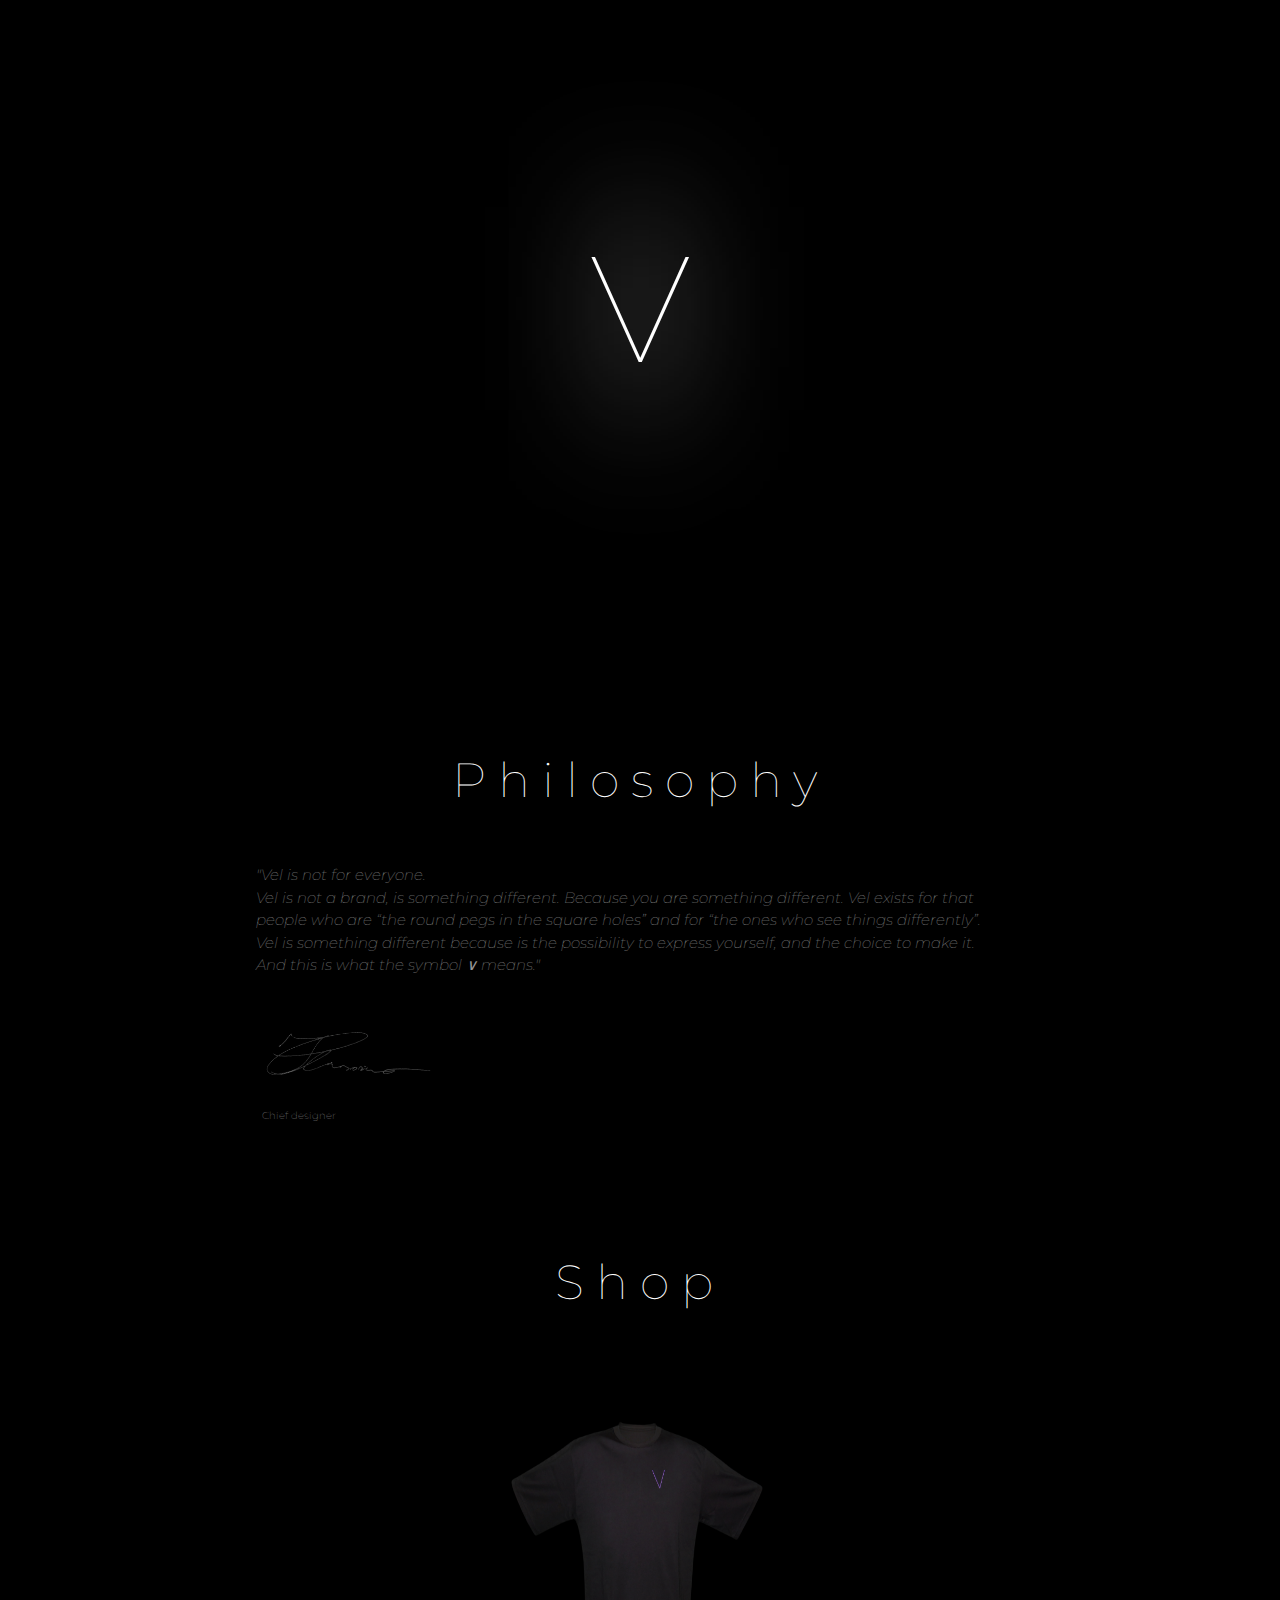
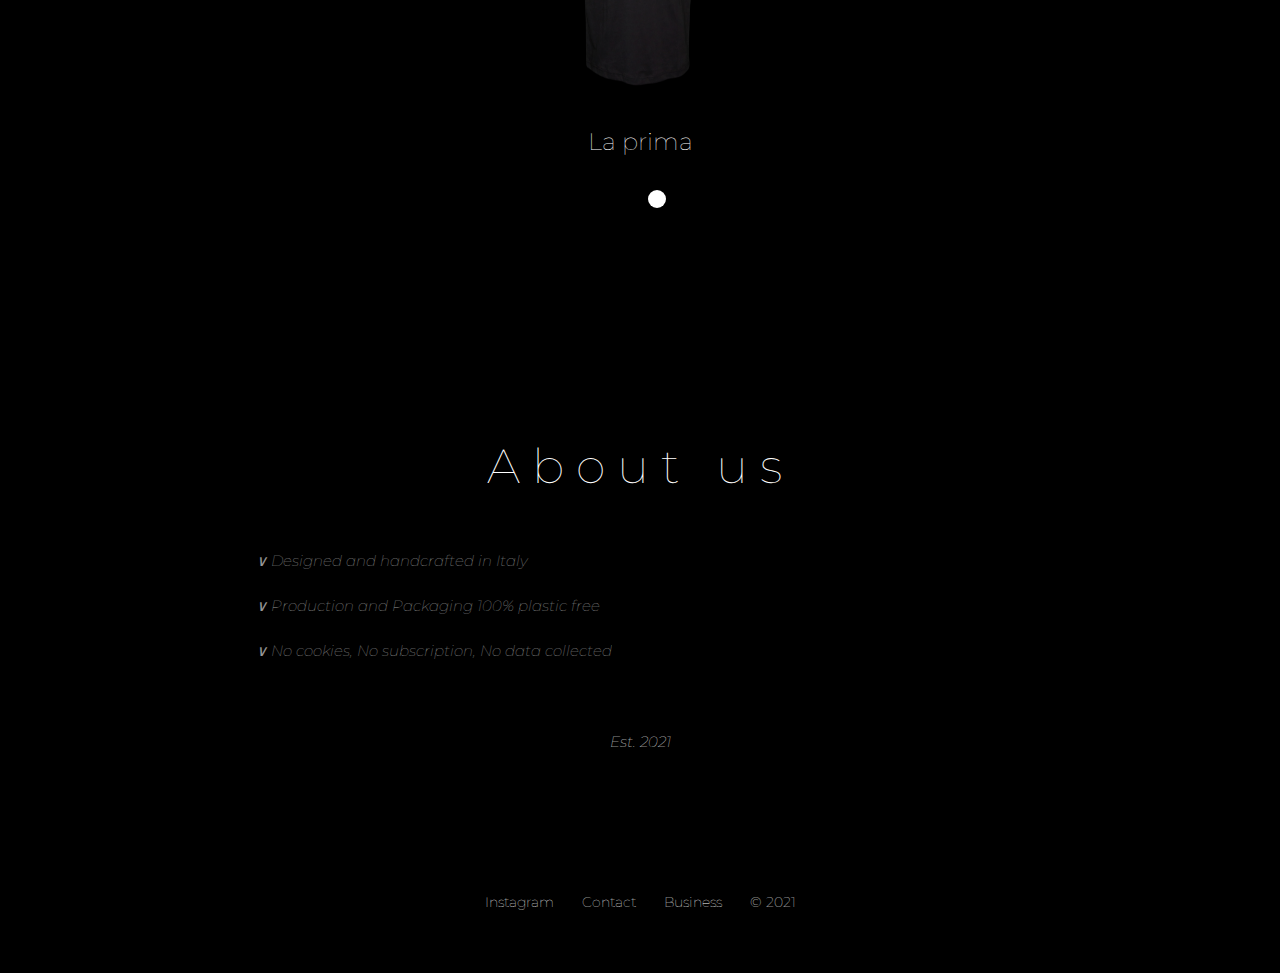
==== index.html @ a0d9f7b8 "fine" ====
<!DOCTYPE html>
<html lang="en">
<title>V E L</title>
<meta charset="UTF-8">
<link rel="shortcut icon" type="image/x-icon" href="favicon.ico" />
<meta name="description" content="Wear an experience. VEL's La Prima. More than a tshirt. Designed and hand crafted
  in Italy">
<meta name="keywords"
  content="Tshirt, Brand, handcrafted, Italy, Designed, Fresh, High Quality, Vel, Modern, Experience, Shop">
<meta name="viewport" content="width=device-width, initial-scale=1">
<meta name="theme-color" content="#000000">
<link rel="stylesheet" href="https://www.w3schools.com/w3css/4/w3.css">
<link rel="stylesheet" href="css/style.css">
<meta name="apple-mobile-web-app-status-bar-style" content="black">
<script src="https://ajax.googleapis.com/ajax/libs/jquery/3.5.1/jquery.min.js"></script>
<script type="text/javascript" src="js/chroma.js"></script>
<script type="text/javascript" src="js/theme.js"></script>
<link rel="preconnect" href="https://fonts.gstatic.com">

<style>
  @import url('https://fonts.googleapis.com/css2?family=Montserrat:ital,wght@0,100;0,200;0,300;0,400;0,500;0,600;0,700;0,800;0,900;1,100;1,200;1,300;1,400;1,500;1,600;1,700;1,800;1,900&display=swap');

  body {
    font-family: "Montserrat", sans-serif;
    font-weight: 100;
  }
</style>

<body onscroll="background_shading()" style="background:#000000;" class="body-home">

  <script>
    $(function () {
      $(document).tooltip();
    });

    function toWhite() {
      document.getElementById("item-la-prima").src = "https://vel.boutique/imgs/la_prima3.png";
      document.getElementById("item-la-prima").style = "opacity: 0.1"
      document.getElementById("item-title").innerHTML = ""
      document.getElementById("item-over").innerHTML = "Coming soon..."
    }

    function toBlack() {
      document.getElementById("item-la-prima").src = "https://vel.boutique/imgs/la_prima1.png";
      document.getElementById("item-title").innerHTML = "La Prima"
      document.getElementById("item-la-prima").style = "opacity: 1"
      document.getElementById("item-over").innerHTML = ""
    }

    function redirectToItemOnEvidence() {
      if (document.getElementById("item-la-prima").src == "https://vel.boutique/imgs/la_prima3.png") {
        // location.replace("https://vel.boutique/shop/laprima-white.html");
      } else {
        location.replace("https://vel.boutique/shop/laprima-black.html");
      }
    } 
  </script>

  <!-- Page content -->
  <div class="w3-content" style="max-width:2000px;margin-top:46px">

    <!-- main -->
    <div class="w3-container w3-content w3-center" style="height:650px;" id="main">
      <p class="vel-title-style" id="V" style="color: #FFFFFF;" href="#shop">V</p>
      <!--<p class="sw3-opacity" style="color: #FFFFFF;"><i>slogan</i></p>-->
    </div>

    <div class="w3-container w3-content" style="max-width: 800px;" id="philosophy">
      <p class="w3-wide vel-title w3-center vel-text-style" style="color: #FFFFFF; top: 50%;">Philosophy</p>
      <p class="w3-opacity" style="color: #FFFFFF;">
        <i>"Vel is not for everyone. <br>
          Vel is not a brand, is something different. Because you are something different. Vel exists for that people
          who
          are “the round pegs in the square holes” and for “the ones who see things differently”. <br>
          Vel is something different because is the possibility to express yourself, and the choice to make it.<br>
          And this is what the symbol ∨ means." <br>
          <br>
        </i>
      </p>

      <!--! firma -->
      <img src="imgs/by-capo.png" style="width: 200px; height: 100x;">

      <p class="w3-opacity" style="font-size: 10px; margin-left: 6px; margin-right: 0%;">Chief designer</p>

    </div>

    <!-- Shop Section -->
    <div id="shop">
      <div class="w3-container w3-content w3-padding-64" style="max-width:800px">
        <p class="w3-wide w3-center vel-text-style" style="color: #FFFFFF;">Shop</p>

        <!--<p class="w3-center" style="color: #FFFFFF;"><i>Coming soon...</i></p>-->

        <div class="w3-center in-evidence">
          <div class="shop-item">
            <div>
              <p id="item-over" style="position: absolute; margin-top: 150px; margin-left: 100px;"></p>
              <img onclick="redirectToItemOnEvidence()" id="item-la-prima" class="w3-hover-opacity" title="La Prima"
                src="imgs/la_prima1.png">
            </div>
            <p onclick="redirectToItemOnEvidence()" id="item-title" class="in-evidence-item-title w3-hover-opacity">La prima</p>
            <span onclick="toBlack()" id="item-black" class="dot w3-hover-opacity"
              style="background-color: #000;"></span>
            <span onclick="toWhite()" id="item-white" class="dot w3-hover-opacity"
              style="background-color: #fff;"></span>
          </div>
        </div>
      </div>

      <!-- The Contact Section -->
      <div class="w3-container w3-content w3-padding-64" style="max-width:800px" id="about-us">
        <p class="w3-wide w3-center vel-text-style" style="color: #FFFFFF;">About us</p>
        <p class="w3-opacity" style="color: #FFFFFF;"><i>
            ∨ Designed and handcrafted in Italy<br>
            <br>
            ∨ Production and Packaging 100% plastic free <br>
            <br>
            ∨ No cookies, No subscription, No data collected
          </i></p>
        <div style="padding-top: 5%;">
          <p class="w3-medium w3-center" style="color: #FFFFFF"><i>Est. 2021</i></p>
        </div>
        <!-- End Page Content -->
      </div>

      <!--<hr style="margin-left: 20%; margin-right: 20%; text-align: center; color: #fff;">-->

      <!-- Footer -->
      <footer style="display: flex; justify-content: center;" class="w3-container w3-padding-32 w3-center">
        <p class="text-footer"><a class="w3-hover-opacity" title="Instagram"
            href="https://www.instagram.com/vel.boutique">
            <!--<img src="imgs/instagram-ico.png" style="width: 24px; height: 24px;"></img>-->Instagram
          </a></p>
        <p class="text-footer"><a class="w3-hover-opacity" title="Email" href="mailto:vel@vel.boutique">
            <!--<img src="imgs/email-ico.png" style="width: 24px; height: 24px;"></img>-->Contact
          </a></p>
        <p class="text-footer"><a class="w3-hover-opacity" title="Business" href="mailto:vel@vel.boutique">Business</a>
        </p>
        <p class="text-footer"><a class="w3-hover-opacity" href="https://vel.boutique/vel.html">© 2021</a></p>
      </footer>
</body>

</html>
---- css/style.css ----
p {
	color: #fff;
	font-weight: 100;

}


.vel-title-style {
	font-style: normal;
	font-weight: normal;
	text-align: center;
	font-size: 150px;
	font-weight: 100;
	text-decoration: none;
}

.vel-text-style {
	font-style: normal;
	font-weight: normal;
	text-align: center;
	font-size: 48px;
	font-weight: 100;
	letter-spacing: 0.25em;
	text-decoration: none;
}

.shop-box {
	margin-right: 32px;
	margin-left: 32px;
}

.text-footer {
	font-size: 14px;
	padding: 14px;
	cursor: pointer;
}

a {
	text-decoration: none;
}

/**
* title animation 
*/

#V {
	opacity: 1;
	animation: flickerV 2.5s linear;
}

#V::after {
	content: '';
	width: 100%;
	box-shadow: -50px 0px 128px 10px rgba(255, 255, 255, 0.8);
}

@keyframes flickerV {
	0% {
		opacity: 0.01;
	}

	5% {
		opacity: 0.05;
	}

	10% {
		opacity: 0.1;
	}

	15% {
		opacity: 0.15;
	}

	25% {
		opacity: 0.25;
	}

	30% {
		opacity: 0.30;
	}

	35% {
		opacity: 0.35;
	}

	40% {
		opacity: 0.40;
	}

	45% {
		opacity: 0.45;
	}

	50% {
		opacity: 0.50;
	}

	55% {
		opacity: 0.55;
	}

	60% {
		opacity: 0.60;
	}

	65% {
		opacity: 0.65;
	}

	70% {
		opacity: 0.70;
	}

	75% {
		opacity: 0.75;
	}

	80% {
		opacity: 0.80;
	}

	85% {
		opacity: 0.85;
	}

	90% {
		opacity: 0.90;
	}

	95% {
		opacity: 0.95;
	}

	100% {
		opacity: 1;
	}
}

.in-evidence {
	margin: 5%;
	height: 450px;
}

.in-evidence img {
	width: 300px;
	height: 300px;
	cursor: pointer;
}

.shop-item {
	display: inline-block;
	width: 300px;
	height: 300px;
	margin: 5%;
}

.in-evidence-item-title {
	font-weight: 100;
	font-size: 24px;
	text-align: center;
	color: #fff;
	cursor: pointer;
}

.dot {
	height: 18px;
	width: 18px;
	border-radius: 50%;
	display: inline-block;
	margin: 2%;
	cursor: pointer;
}
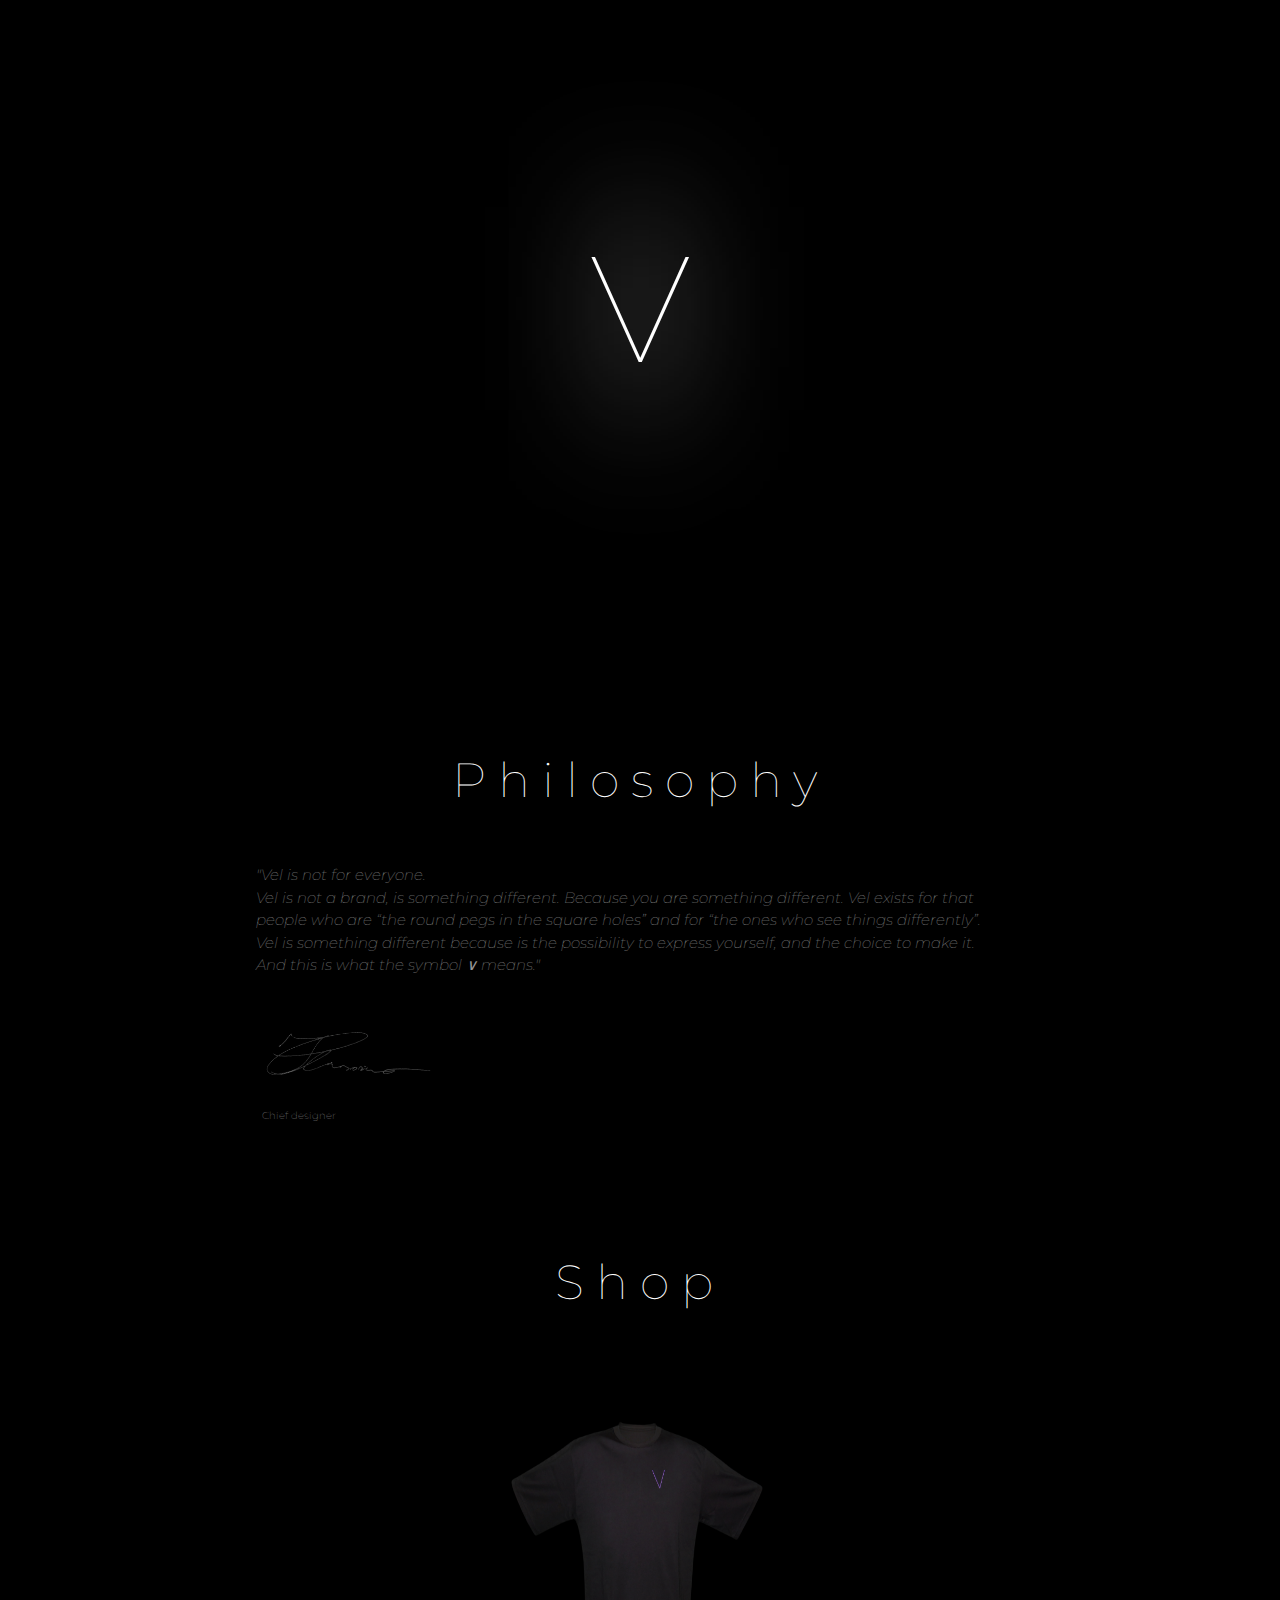
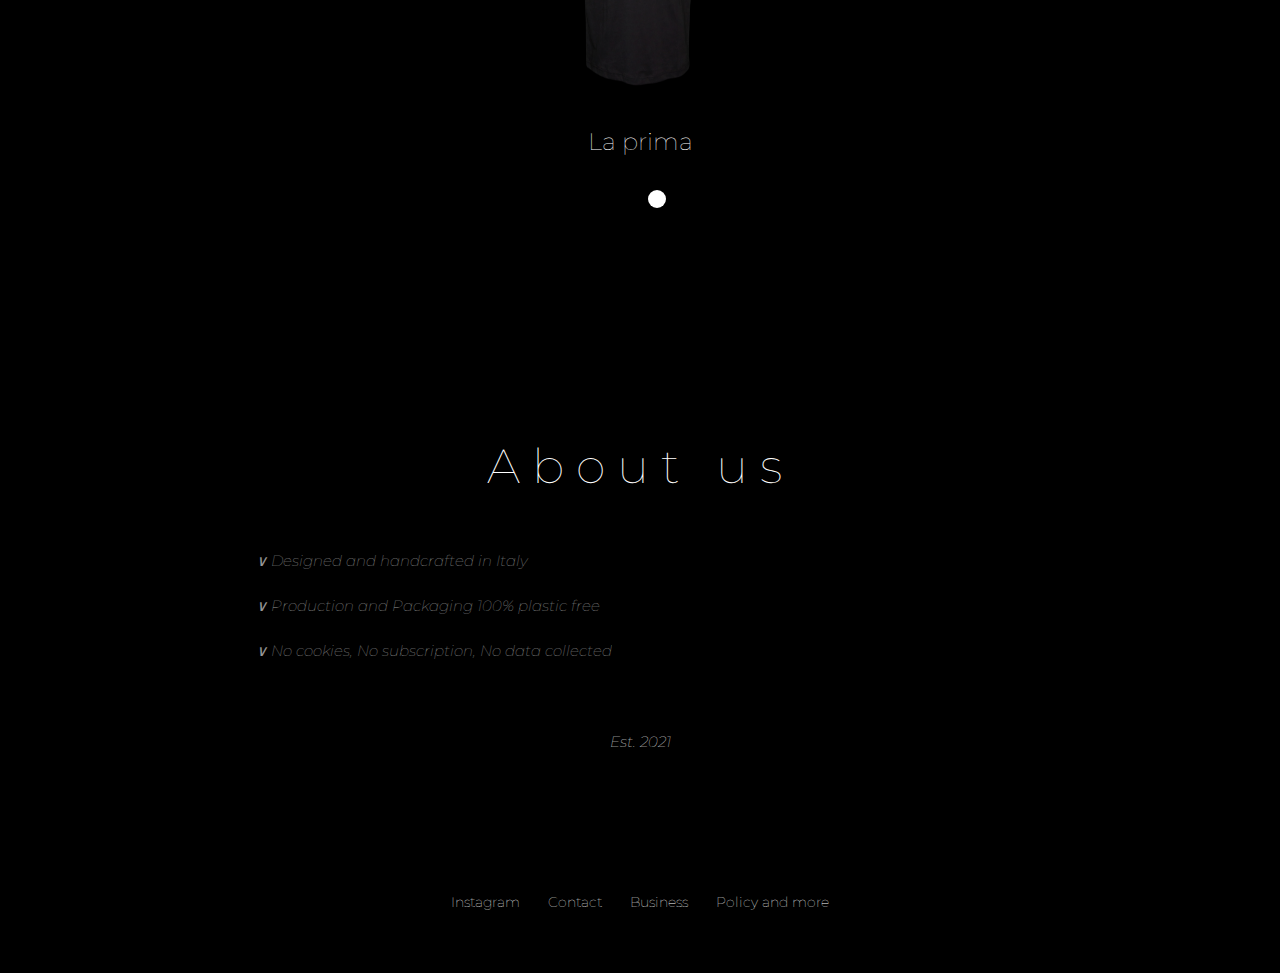
==== commit 33224ff1: "top" ====
--- a/index.html
+++ b/index.html
@@ -137,7 +137,7 @@
           </a></p>
         <p class="text-footer"><a class="w3-hover-opacity" title="Business" href="mailto:vel@vel.boutique">Business</a>
         </p>
-        <p class="text-footer"><a class="w3-hover-opacity" href="https://vel.boutique/vel.html">© 2021</a></p>
+        <p class="text-footer"><a class="w3-hover-opacity" href="https://vel.boutique/vel.html">Policy and more</a></p>
       </footer>
 </body>
 
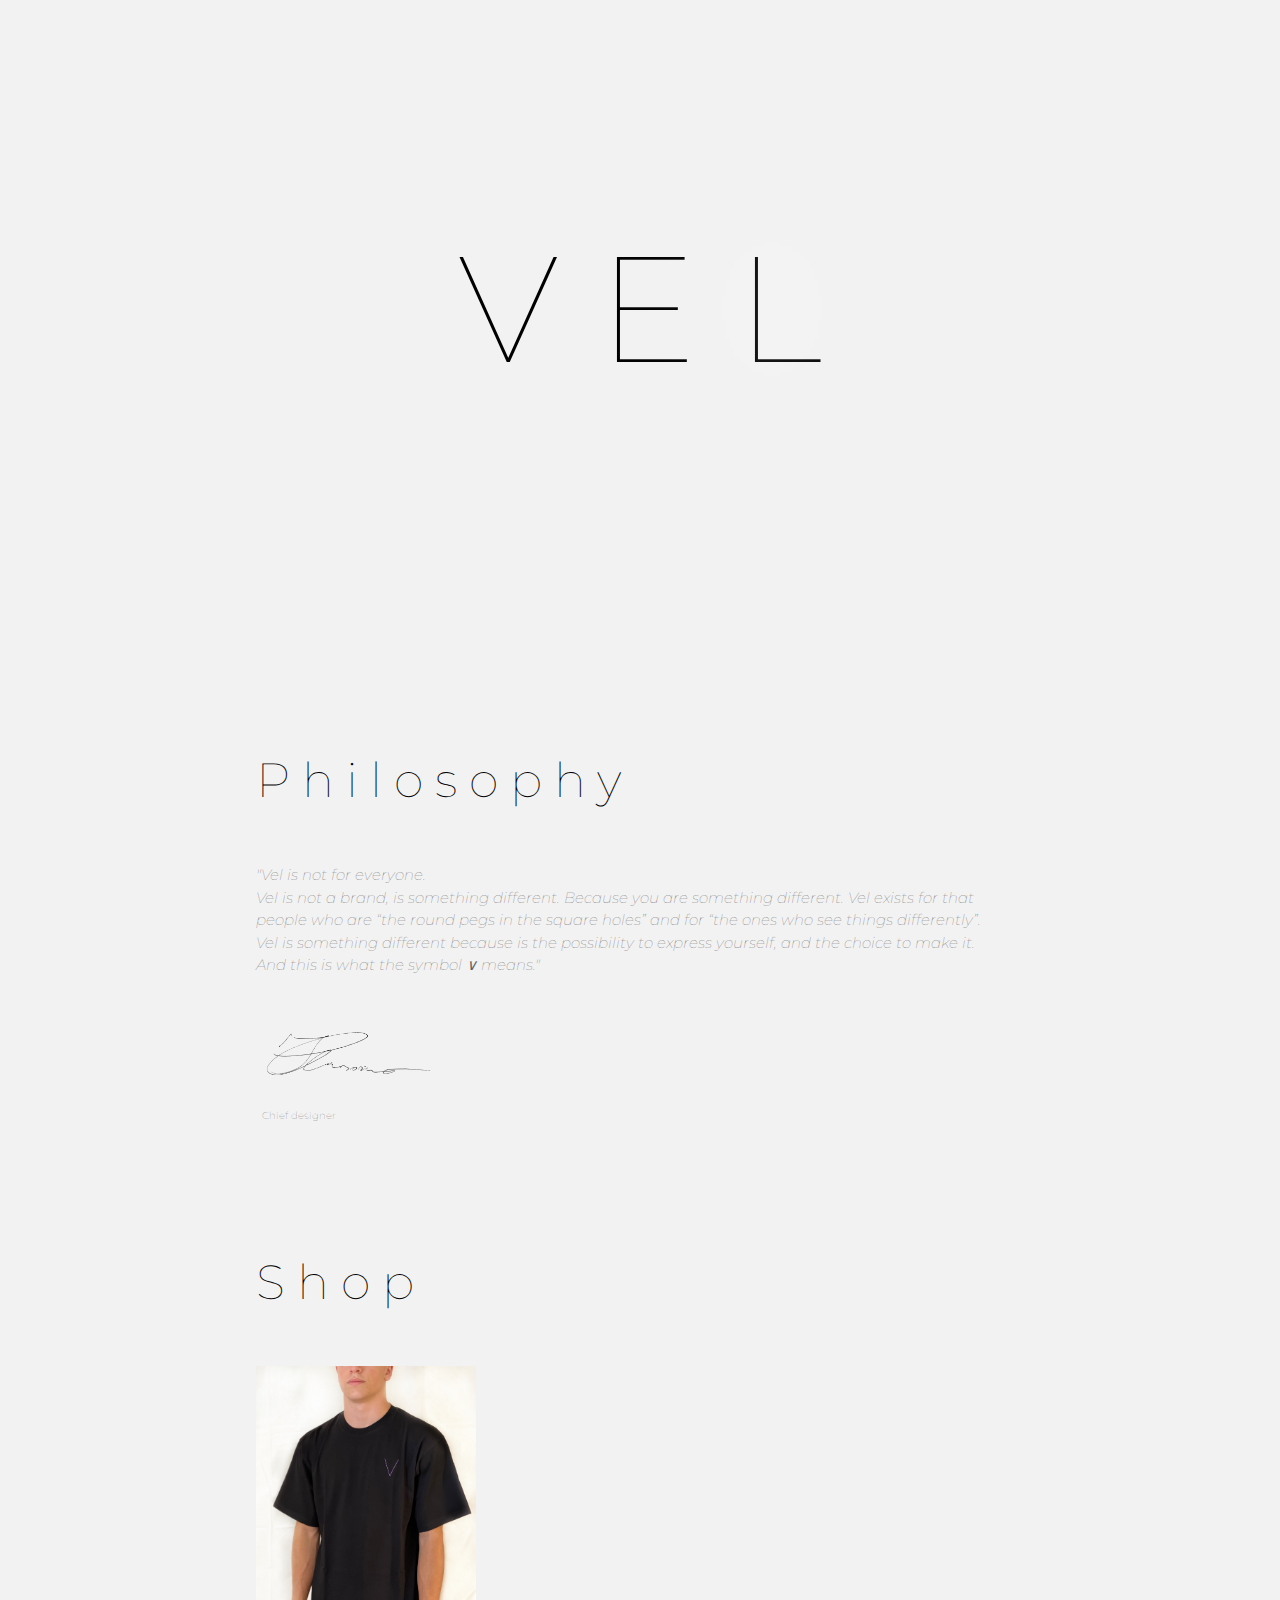
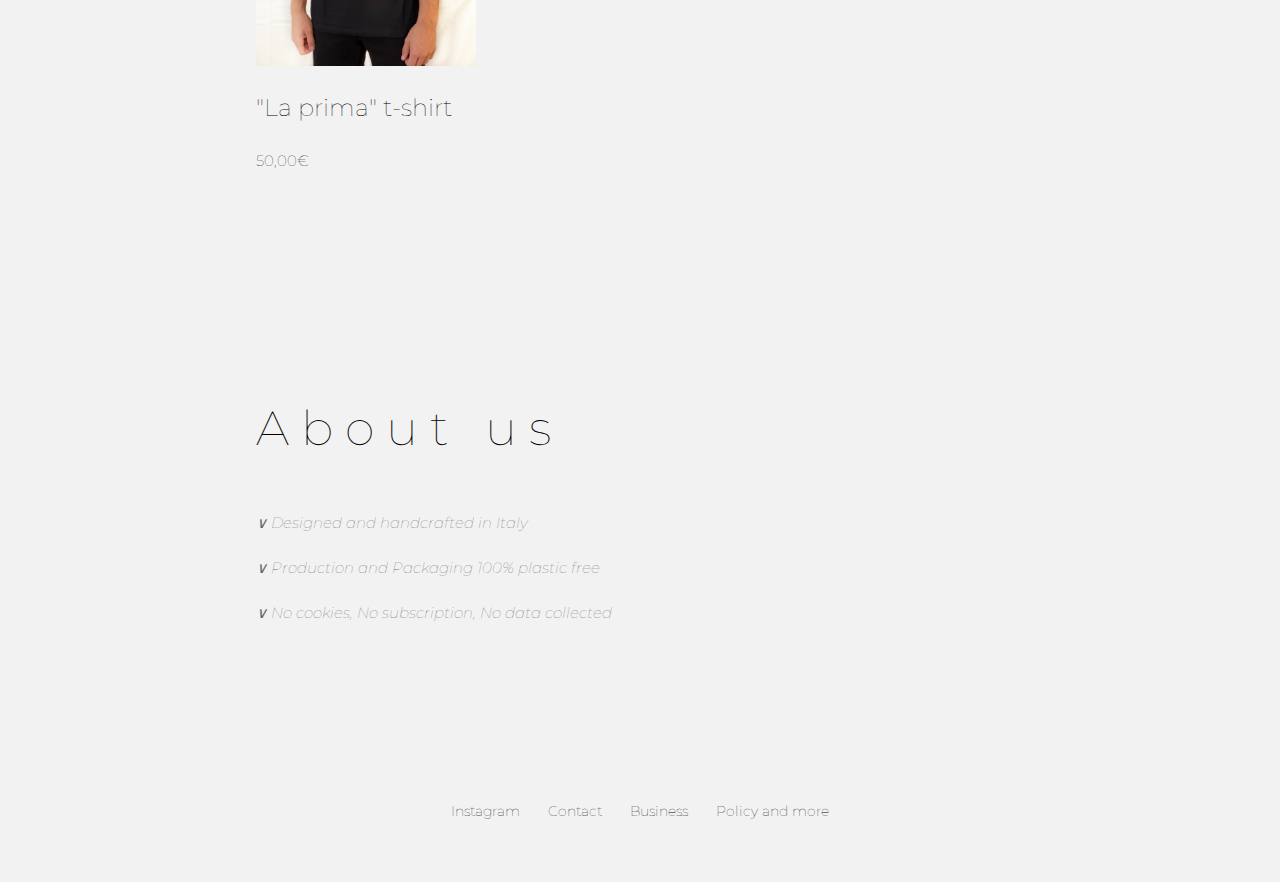
==== commit 899f0ac1: "push to check" ====
--- a/index.html
+++ b/index.html
@@ -5,70 +5,58 @@
 <link rel="shortcut icon" type="image/x-icon" href="favicon.ico" />
 <meta name="description" content="Wear an experience. VEL's La Prima. More than a tshirt. Designed and hand crafted
   in Italy">
-<meta name="keywords"
-  content="Tshirt, Brand, handcrafted, Italy, Designed, Fresh, High Quality, Vel, Modern, Experience, Shop">
+<meta name="keywords" content="Tshirt, Brand, handcrafted, Italy, Designed, Fresh, High Quality, Vel, Modern, Experience, Shop">
 <meta name="viewport" content="width=device-width, initial-scale=1">
-<meta name="theme-color" content="#000000">
+<meta name="theme-color" content="#f2f2f2">
+<meta name="apple-mobile-web-app-status-bar-style" content="#f2f2f2">
 <link rel="stylesheet" href="https://www.w3schools.com/w3css/4/w3.css">
 <link rel="stylesheet" href="css/style.css">
-<meta name="apple-mobile-web-app-status-bar-style" content="black">
 <script src="https://ajax.googleapis.com/ajax/libs/jquery/3.5.1/jquery.min.js"></script>
-<script type="text/javascript" src="js/chroma.js"></script>
-<script type="text/javascript" src="js/theme.js"></script>
 <link rel="preconnect" href="https://fonts.gstatic.com">
+<link rel="preload" href="imgs/la_prima1.png" as="image">
+<link rel="preload" href="imgs/la_prima3.png" as="image">
+
+<!--<script type="text/javascript" src="js/chroma.js"></script>-->
+<!--<script type="text/javascript" src="js/theme.js"></script>-->
 
 <style>
-  @import url('https://fonts.googleapis.com/css2?family=Montserrat:ital,wght@0,100;0,200;0,300;0,400;0,500;0,600;0,700;0,800;0,900;1,100;1,200;1,300;1,400;1,500;1,600;1,700;1,800;1,900&display=swap');
-
-  body {
-    font-family: "Montserrat", sans-serif;
-    font-weight: 100;
-  }
+    @import url('https://fonts.googleapis.com/css2?family=Montserrat:ital,wght@0,100;0,200;0,300;0,400;0,500;0,600;0,700;0,800;0,900;1,100;1,200;1,300;1,400;1,500;1,600;1,700;1,800;1,900&display=swap');
+    body {
+        font-family: "Montserrat", sans-serif;
+        font-weight: 100;
+    }
 </style>
 
-<body onscroll="background_shading()" style="background:#000000;" class="body-home">
+<!-- the style is well defined under body on style.css-->
 
-  <script>
-    $(function () {
-      $(document).tooltip();
-    });
+<body style="background:#f2f2f2;">
 
-    function toWhite() {
-      document.getElementById("item-la-prima").src = "https://vel.boutique/imgs/la_prima3.png";
-      document.getElementById("item-la-prima").style = "opacity: 0.1"
-      document.getElementById("item-title").innerHTML = ""
-      document.getElementById("item-over").innerHTML = "Coming soon..."
-    }
+    <script>
+        $(function() {
+            $(document).tooltip();
+        });
 
-    function toBlack() {
-      document.getElementById("item-la-prima").src = "https://vel.boutique/imgs/la_prima1.png";
-      document.getElementById("item-title").innerHTML = "La Prima"
-      document.getElementById("item-la-prima").style = "opacity: 1"
-      document.getElementById("item-over").innerHTML = ""
-    }
+        /*function redirectToItemOnEvidence() {
+          if (document.getElementById("item-la-prima").src == "https://vel.boutique/imgs/la_prima3.png") {
+            location.replace("https://vel.boutique/shop/laprima-white.html");
+          } else {
+            location.replace("https://vel.boutique/shop/laprima-black.html");
+          }
+        }*/
+    </script>
 
-    function redirectToItemOnEvidence() {
-      if (document.getElementById("item-la-prima").src == "https://vel.boutique/imgs/la_prima3.png") {
-        // location.replace("https://vel.boutique/shop/laprima-white.html");
-      } else {
-        location.replace("https://vel.boutique/shop/laprima-black.html");
-      }
-    } 
-  </script>
+    <!-- Page content -->
+    <div class="w3-content" style="max-width:2000px;margin-top:46px">
 
-  <!-- Page content -->
-  <div class="w3-content" style="max-width:2000px;margin-top:46px">
+        <!-- main -->
+        <div class="w3-container w3-content w3-center div-title" id="main">
+            <p class="vel-title-style" id="V" href="#shop">V E L</p>
+        </div>
 
-    <!-- main -->
-    <div class="w3-container w3-content w3-center" style="height:650px;" id="main">
-      <p class="vel-title-style" id="V" style="color: #FFFFFF;" href="#shop">V</p>
-      <!--<p class="sw3-opacity" style="color: #FFFFFF;"><i>slogan</i></p>-->
-    </div>
-
-    <div class="w3-container w3-content" style="max-width: 800px;" id="philosophy">
-      <p class="w3-wide vel-title w3-center vel-text-style" style="color: #FFFFFF; top: 50%;">Philosophy</p>
-      <p class="w3-opacity" style="color: #FFFFFF;">
-        <i>"Vel is not for everyone. <br>
+        <div class="w3-container w3-content" style="max-width: 800px;" id="philosophy">
+            <p class="w3-wide vel-title vel-text-style" style="top: 50%;">Philosophy</p>
+            <p class="w3-opacity">
+                <i>"Vel is not for everyone. <br>
           Vel is not a brand, is something different. Because you are something different. Vel exists for that people
           who
           are “the round pegs in the square holes” and for “the ones who see things differently”. <br>
@@ -76,69 +64,64 @@
           And this is what the symbol ∨ means." <br>
           <br>
         </i>
-      </p>
+            </p>
 
-      <!--! firma -->
-      <img src="imgs/by-capo.png" style="width: 200px; height: 100x;">
+            <!--! firma -->
+            <img src="imgs/by-capo.png" style="width: 200px; height: 100x;">
 
-      <p class="w3-opacity" style="font-size: 10px; margin-left: 6px; margin-right: 0%;">Chief designer</p>
+            <p class="w3-opacity" style="font-size: 10px; margin-left: 6px; margin-right: 0%;">Chief designer</p>
 
-    </div>
+        </div>
 
-    <!-- Shop Section -->
-    <div id="shop">
-      <div class="w3-container w3-content w3-padding-64" style="max-width:800px">
-        <p class="w3-wide w3-center vel-text-style" style="color: #FFFFFF;">Shop</p>
+        <!-- Shop Section -->
+        <div id="shop">
+            <div class="w3-container w3-content w3-padding-64" style="max-width:800px">
+                <p class="w3-wide vel-text-style">Shop</p>
 
-        <!--<p class="w3-center" style="color: #FFFFFF;"><i>Coming soon...</i></p>-->
+                <!--<p class="w3-center" style="color: #FFFFFF;"><i>Coming soon...</i></p>-->
 
-        <div class="w3-center in-evidence">
-          <div class="shop-item">
-            <div>
-              <p id="item-over" style="position: absolute; margin-top: 150px; margin-left: 100px;"></p>
-              <img onclick="redirectToItemOnEvidence()" id="item-la-prima" class="w3-hover-opacity" title="La Prima"
-                src="imgs/la_prima1.png">
+                <div class="in-evidence">
+                    <!-- !!! image is under in-evidence img !!! -->
+                    <div class="shop-item">
+                        <!--<p id="item-over" style="position: absolute; margin-top: 150px; margin-left: 100px;"></p>-->
+                        <img onclick="redirectToItemOnEvidence()" id="item-la-prima" class="w3-hover-opacity" title="La Prima" src="imgs/la_prima1.png">
+                        <p onclick="redirectToItemOnEvidence()" id="item-title" class="in-evidence-item-title w3-hover-opacity">"La prima" t-shirt
+                        </p>
+                        <p>50,00€</p>
+                    </div>
+                </div>
             </div>
-            <p onclick="redirectToItemOnEvidence()" id="item-title" class="in-evidence-item-title w3-hover-opacity">La prima</p>
-            <span onclick="toBlack()" id="item-black" class="dot w3-hover-opacity"
-              style="background-color: #000;"></span>
-            <span onclick="toWhite()" id="item-white" class="dot w3-hover-opacity"
-              style="background-color: #fff;"></span>
-          </div>
-        </div>
-      </div>
 
-      <!-- The Contact Section -->
-      <div class="w3-container w3-content w3-padding-64" style="max-width:800px" id="about-us">
-        <p class="w3-wide w3-center vel-text-style" style="color: #FFFFFF;">About us</p>
-        <p class="w3-opacity" style="color: #FFFFFF;"><i>
+            <!-- The Contact Section -->
+            <div class="w3-container w3-content w3-padding-64" style="max-width:800px" id="about-us">
+                <p class="w3-wide vel-text-style">About us</p>
+                <p class="w3-opacity"><i>
             ∨ Designed and handcrafted in Italy<br>
             <br>
             ∨ Production and Packaging 100% plastic free <br>
             <br>
             ∨ No cookies, No subscription, No data collected
           </i></p>
-        <div style="padding-top: 5%;">
-          <p class="w3-medium w3-center" style="color: #FFFFFF"><i>Est. 2021</i></p>
-        </div>
-        <!-- End Page Content -->
-      </div>
+                <div style="padding-top: 5%;">
+                    <!--<p class="w3-medium w3-center" style="color: #FFFFFF"><i>Est. 2021</i></p>-->
+                </div>
+            </div>
 
-      <!--<hr style="margin-left: 20%; margin-right: 20%; text-align: center; color: #fff;">-->
-
-      <!-- Footer -->
-      <footer style="display: flex; justify-content: center;" class="w3-container w3-padding-32 w3-center">
-        <p class="text-footer"><a class="w3-hover-opacity" title="Instagram"
-            href="https://www.instagram.com/vel.boutique">
-            <!--<img src="imgs/instagram-ico.png" style="width: 24px; height: 24px;"></img>-->Instagram
-          </a></p>
-        <p class="text-footer"><a class="w3-hover-opacity" title="Email" href="mailto:vel@vel.boutique">
-            <!--<img src="imgs/email-ico.png" style="width: 24px; height: 24px;"></img>-->Contact
-          </a></p>
-        <p class="text-footer"><a class="w3-hover-opacity" title="Business" href="mailto:vel@vel.boutique">Business</a>
-        </p>
-        <p class="text-footer"><a class="w3-hover-opacity" href="https://vel.boutique/vel.html">Policy and more</a></p>
-      </footer>
+            <footer style="display: flex; justify-content: center;" class="w3-container w3-padding-32 w3-center">
+                <p class="text-footer">
+                    <a class="w3-hover-opacity" title="Instagram" href="https://www.instagram.com/vel.boutique">
+                        <!--<img src="imgs/instagram-ico.png" style="width: 24px; height: 24px;"></img>-->Instagram
+                    </a>
+                </p>
+                <p class="text-footer">
+                    <a class="w3-hover-opacity" title="Email" href="mailto:vel@vel.boutique">
+                        <!--<img src="imgs/email-ico.png" style="width: 24px; height: 24px;"></img>-->Contact
+                    </a>
+                </p>
+                <p class="text-footer"><a class="w3-hover-opacity" title="Business" href="mailto:vel@vel.boutique">Business</a>
+                </p>
+                <p class="text-footer"><a class="w3-hover-opacity" href="https://vel.boutique/vel.html">Policy and more</a></p>
+            </footer>
 </body>
 
 </html>--- a/css/style.css
+++ b/css/style.css
@@ -1,172 +1,172 @@
-p {
-	color: #fff;
-	font-weight: 100;
-
+@media all and (max-width: 600px) and (orientation: portrait) {
+    body {
+        margin: 5%;
+    }
 }
 
+p {
+    color: #000;
+    font-weight: 100;
+}
+
+a {
+    text-decoration: none;
+}
+
+div {
+    word-wrap: break-word;
+}
+
+.div-title {
+    height: 650px;
+}
+
+@media all and (max-width: 600px) and (orientation: portrait) {
+    .div-title {
+        height: 400px;
+    }
+}
 
 .vel-title-style {
-	font-style: normal;
-	font-weight: normal;
-	text-align: center;
-	font-size: 150px;
-	font-weight: 100;
-	text-decoration: none;
+    font-style: normal;
+    font-weight: normal;
+    text-align: center;
+    font-size: 150px;
+    font-weight: 100;
+    text-decoration: none;
+}
+
+@media all and (max-width: 600px) and (orientation: portrait) {
+    .vel-title-style {
+        font-style: normal;
+        font-weight: normal;
+        text-align: center;
+        font-size: 100px;
+        font-weight: 100;
+        text-decoration: none;
+    }
 }
 
 .vel-text-style {
-	font-style: normal;
-	font-weight: normal;
-	text-align: center;
-	font-size: 48px;
-	font-weight: 100;
-	letter-spacing: 0.25em;
-	text-decoration: none;
+    font-style: normal;
+    font-weight: normal;
+    text-align: left;
+    font-size: 48px;
+    font-weight: 100;
+    letter-spacing: 0.25em;
+    text-decoration: none;
 }
 
 .shop-box {
-	margin-right: 32px;
-	margin-left: 32px;
+    margin-right: 32px;
+    margin-left: 32px;
 }
 
 .text-footer {
-	font-size: 14px;
-	padding: 14px;
-	cursor: pointer;
+    font-size: 14px;
+    padding: 14px;
+    cursor: pointer;
 }
 
-a {
-	text-decoration: none;
-}
 
 /**
 * title animation 
 */
 
 #V {
-	opacity: 1;
-	animation: flickerV 2.5s linear;
+    opacity: 1;
+    animation: flickerV 2.5s linear;
 }
 
 #V::after {
-	content: '';
-	width: 100%;
-	box-shadow: -50px 0px 128px 10px rgba(255, 255, 255, 0.8);
+    content: '';
+    width: 100%;
+    box-shadow: -50px 0px 128px 10px rgba(255, 255, 255, 0.8);
 }
 
 @keyframes flickerV {
-	0% {
-		opacity: 0.01;
-	}
-
-	5% {
-		opacity: 0.05;
-	}
-
-	10% {
-		opacity: 0.1;
-	}
-
-	15% {
-		opacity: 0.15;
-	}
-
-	25% {
-		opacity: 0.25;
-	}
-
-	30% {
-		opacity: 0.30;
-	}
-
-	35% {
-		opacity: 0.35;
-	}
-
-	40% {
-		opacity: 0.40;
-	}
-
-	45% {
-		opacity: 0.45;
-	}
-
-	50% {
-		opacity: 0.50;
-	}
-
-	55% {
-		opacity: 0.55;
-	}
-
-	60% {
-		opacity: 0.60;
-	}
-
-	65% {
-		opacity: 0.65;
-	}
-
-	70% {
-		opacity: 0.70;
-	}
-
-	75% {
-		opacity: 0.75;
-	}
-
-	80% {
-		opacity: 0.80;
-	}
-
-	85% {
-		opacity: 0.85;
-	}
-
-	90% {
-		opacity: 0.90;
-	}
-
-	95% {
-		opacity: 0.95;
-	}
-
-	100% {
-		opacity: 1;
-	}
+    0% {
+        opacity: 0.01;
+    }
+    5% {
+        opacity: 0.05;
+    }
+    10% {
+        opacity: 0.1;
+    }
+    15% {
+        opacity: 0.15;
+    }
+    25% {
+        opacity: 0.25;
+    }
+    30% {
+        opacity: 0.30;
+    }
+    35% {
+        opacity: 0.35;
+    }
+    40% {
+        opacity: 0.40;
+    }
+    45% {
+        opacity: 0.45;
+    }
+    50% {
+        opacity: 0.50;
+    }
+    55% {
+        opacity: 0.55;
+    }
+    60% {
+        opacity: 0.60;
+    }
+    65% {
+        opacity: 0.65;
+    }
+    70% {
+        opacity: 0.70;
+    }
+    75% {
+        opacity: 0.75;
+    }
+    80% {
+        opacity: 0.80;
+    }
+    85% {
+        opacity: 0.85;
+    }
+    90% {
+        opacity: 0.90;
+    }
+    95% {
+        opacity: 0.95;
+    }
+    100% {
+        opacity: 1;
+    }
 }
 
 .in-evidence {
-	margin: 5%;
-	height: 450px;
+    margin: 0%;
+    height: 450px;
+    cursor: pointer;
 }
 
 .in-evidence img {
-	width: 300px;
-	height: 300px;
-	cursor: pointer;
+    width: 220px;
+    height: 300px;
 }
 
 .shop-item {
-	display: inline-block;
-	width: 300px;
-	height: 300px;
-	margin: 5%;
+    display: inline-block;
+    width: 300px;
+    height: 450px;
+    margin: 0%;
 }
 
 .in-evidence-item-title {
-	font-weight: 100;
-	font-size: 24px;
-	text-align: center;
-	color: #fff;
-	cursor: pointer;
-}
-
-.dot {
-	height: 18px;
-	width: 18px;
-	border-radius: 50%;
-	display: inline-block;
-	margin: 2%;
-	cursor: pointer;
+    font-weight: 100;
+    font-size: 24px;
+    text-align: left;
 }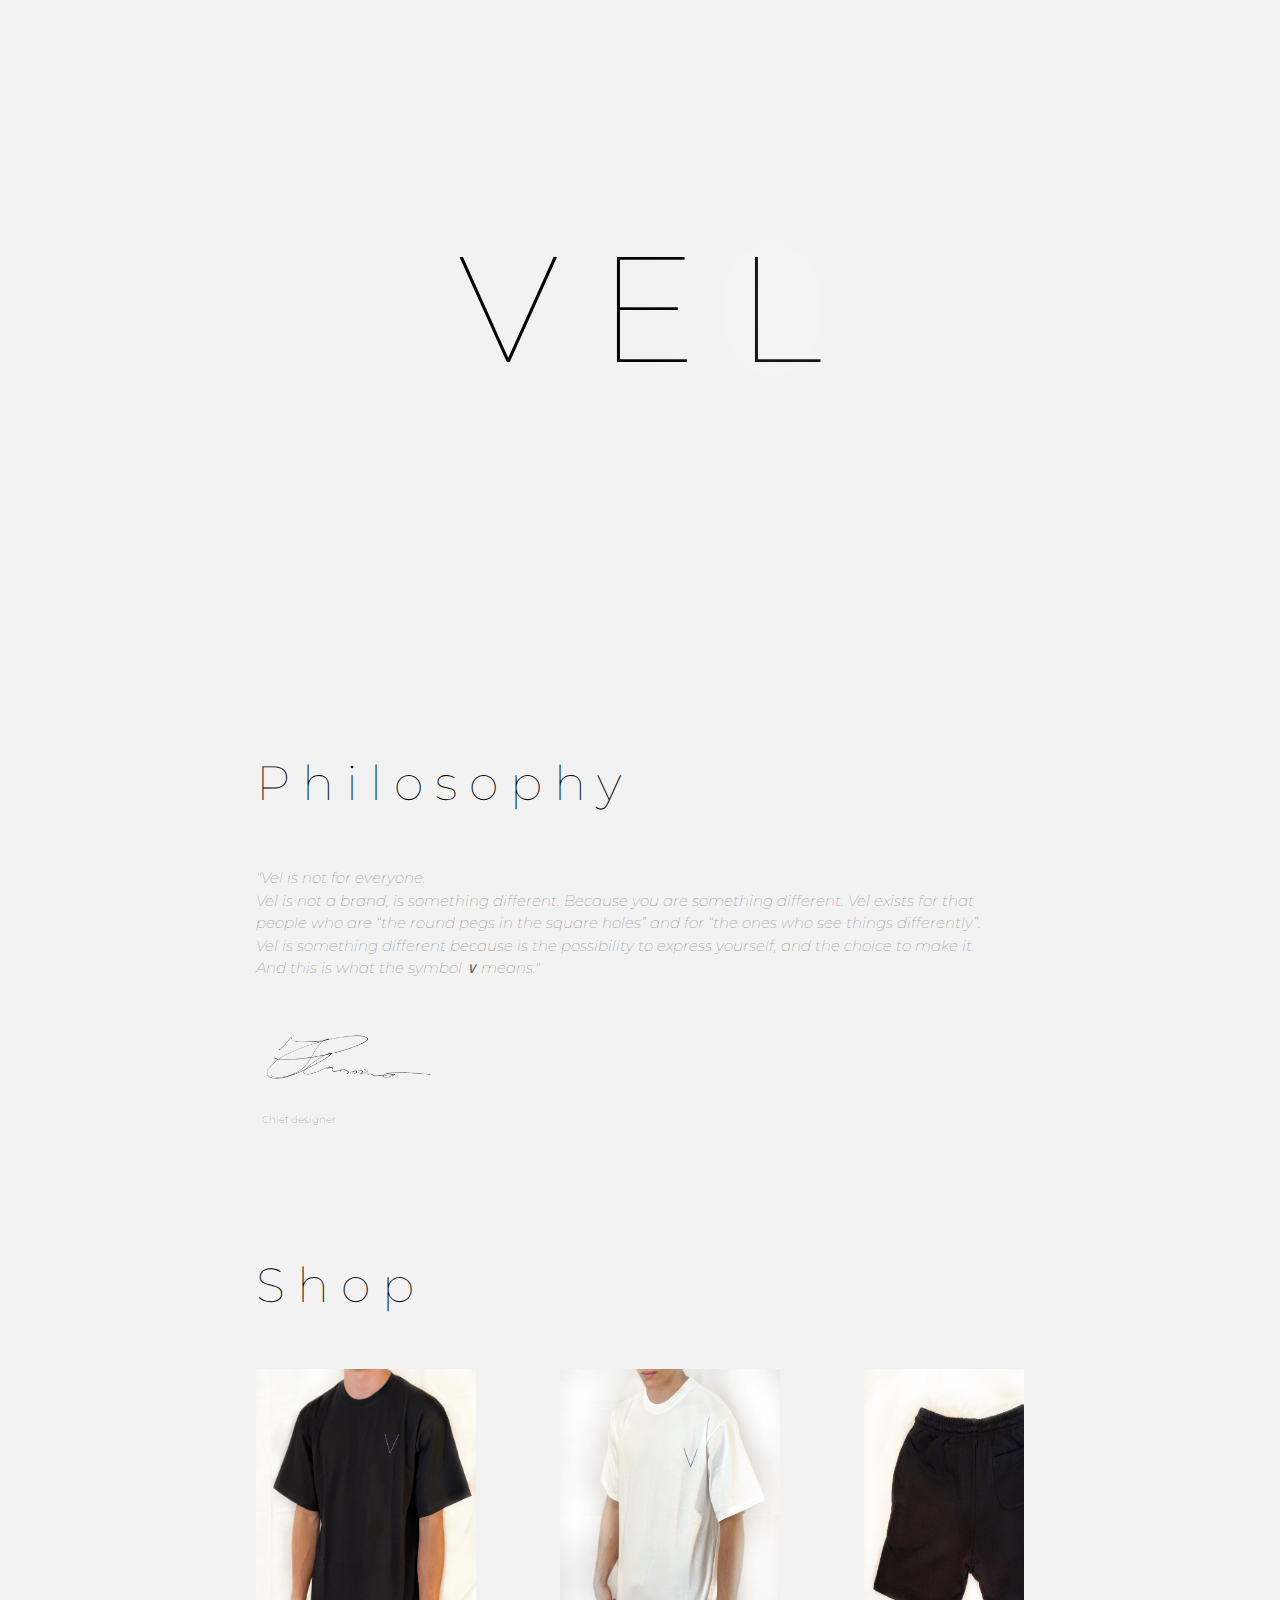
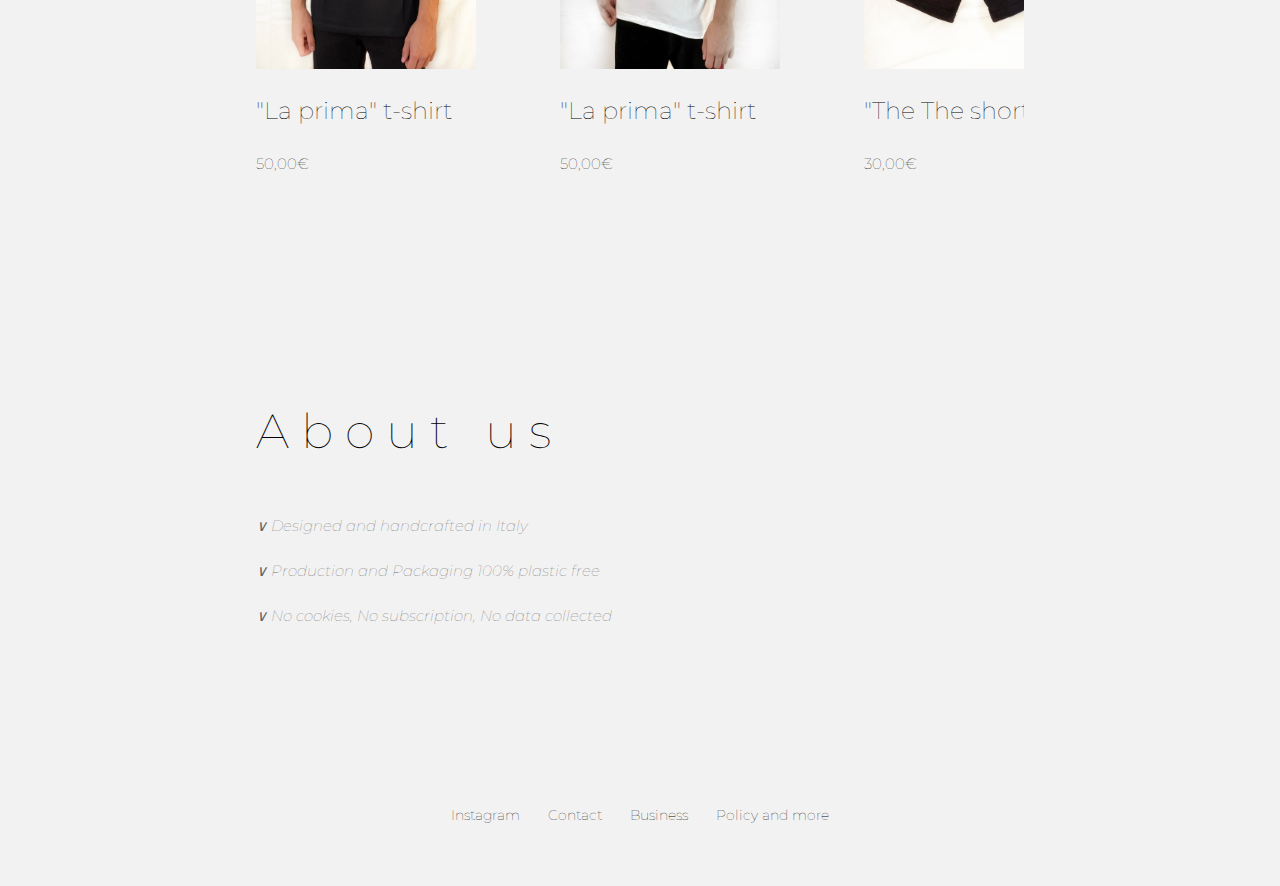
==== commit f233a47e: "final ?" ====
--- a/index.html
+++ b/index.html
@@ -13,8 +13,10 @@
 <link rel="stylesheet" href="css/style.css">
 <script src="https://ajax.googleapis.com/ajax/libs/jquery/3.5.1/jquery.min.js"></script>
 <link rel="preconnect" href="https://fonts.gstatic.com">
-<link rel="preload" href="imgs/la_prima1.png" as="image">
-<link rel="preload" href="imgs/la_prima3.png" as="image">
+<link rel="preload" href="imgs/la_prima_b.jpg" as="image">
+<link rel="preload" href="imgs/la_prima_w.jpeg" as="image">
+<link rel="preload" href="imgs/the_shorts.jpg" as="image">
+<link rel="preload" href="imgs/the_spring_hoodie.jpg" as="image">
 
 <!--<script type="text/javascript" src="js/chroma.js"></script>-->
 <!--<script type="text/javascript" src="js/theme.js"></script>-->
@@ -35,25 +37,17 @@
         $(function() {
             $(document).tooltip();
         });
-
-        /*function redirectToItemOnEvidence() {
-          if (document.getElementById("item-la-prima").src == "https://vel.boutique/imgs/la_prima3.png") {
-            location.replace("https://vel.boutique/shop/laprima-white.html");
-          } else {
-            location.replace("https://vel.boutique/shop/laprima-black.html");
-          }
-        }*/
     </script>
 
     <!-- Page content -->
-    <div class="w3-content" style="max-width:2000px;margin-top:46px">
+    <div class="w3-content" style="max-width:2000px;margin-top:46px;">
 
         <!-- main -->
         <div class="w3-container w3-content w3-center div-title" id="main">
             <p class="vel-title-style" id="V" href="#shop">V E L</p>
         </div>
 
-        <div class="w3-container w3-content" style="max-width: 800px;" id="philosophy">
+        <div class="w3-container w3-content" style="max-width: 800px; margin-top: 10%;" id="philosophy">
             <p class="w3-wide vel-title vel-text-style" style="top: 50%;">Philosophy</p>
             <p class="w3-opacity">
                 <i>"Vel is not for everyone. <br>
@@ -74,54 +68,82 @@
         </div>
 
         <!-- Shop Section -->
-        <div id="shop">
-            <div class="w3-container w3-content w3-padding-64" style="max-width:800px">
-                <p class="w3-wide vel-text-style">Shop</p>
+        <div id="shop" class="w3-container w3-content w3-padding-64" style="max-width:800px">
+            <p class="w3-wide vel-text-style">Shop</p>
 
-                <!--<p class="w3-center" style="color: #FFFFFF;"><i>Coming soon...</i></p>-->
+            <!--<p class="w3-center" style="color: #FFFFFF;"><i>Coming soon...</i></p>-->
 
-                <div class="in-evidence">
-                    <!-- !!! image is under in-evidence img !!! -->
+            <div class="in-evidence" style="overflow-x: scroll;
+            white-space: nowrap;">
+                <!-- !!! image is under in-evidence img !!! -->
+                <a href="https://vel.boutique/shop/laprima-white.html">
                     <div class="shop-item">
                         <!--<p id="item-over" style="position: absolute; margin-top: 150px; margin-left: 100px;"></p>-->
-                        <img onclick="redirectToItemOnEvidence()" id="item-la-prima" class="w3-hover-opacity" title="La Prima" src="imgs/la_prima1.png">
+                        <img onclick="redirectToItemOnEvidence()" id="evidence-item" class="w3-hover-opacity" title="La Prima" src="imgs/la_prima_b.jpg">
                         <p onclick="redirectToItemOnEvidence()" id="item-title" class="in-evidence-item-title w3-hover-opacity">"La prima" t-shirt
                         </p>
                         <p>50,00€</p>
                     </div>
-                </div>
+                </a>
+                <a href="https://vel.boutique/shop/laprima-black.html">
+                    <div class="shop-item">
+                        <!--<p id="item-over" style="position: absolute; margin-top: 150px; margin-left: 100px;"></p>-->
+                        <img onclick="redirectToItemOnEvidence()" id="evidence-item" class="w3-hover-opacity" title="La Prima" src="imgs/la_prima_w.jpeg">
+                        <p onclick="redirectToItemOnEvidence()" id="item-title" class="in-evidence-item-title w3-hover-opacity">"La prima" t-shirt
+                        </p>
+                        <p>50,00€</p>
+                    </div>
+                </a>
+                <a href="https://vel.boutique/shop/theshorts.html">
+                    <div class="shop-item">
+                        <!--<p id="item-over" style="position: absolute; margin-top: 150px; margin-left: 100px;"></p>-->
+                        <img onclick="redirectToItemOnEvidence()" id="evidence-item" class="w3-hover-opacity" title="La Prima" src="imgs/the_shorts.jpg">
+                        <p onclick="redirectToItemOnEvidence()" id="item-title" class="in-evidence-item-title w3-hover-opacity">"The The shorts"
+                        </p>
+                        <p>30,00€</p>
+                    </div>
+                </a>
+                <a href="https://vel.boutique/shop/thespring-hoodie.html">
+                    <div class="shop-item">
+                        <!--<p id="item-over" style="position: absolute; margin-top: 150px; margin-left: 100px;"></p>-->
+                        <img onclick="redirectToItemOnEvidence()" id="evidence-item" class="w3-hover-opacity" title="La Prima" src="imgs/the_spring_hoodie.jpg">
+                        <p onclick="redirectToItemOnEvidence()" id="item-title" class="in-evidence-item-title w3-hover-opacity">"The spring hoodie"
+                        </p>
+                        <p>100,00€</p>
+                    </div>
+                </a>
             </div>
+        </div>
 
-            <!-- The Contact Section -->
-            <div class="w3-container w3-content w3-padding-64" style="max-width:800px" id="about-us">
-                <p class="w3-wide vel-text-style">About us</p>
-                <p class="w3-opacity"><i>
-            ∨ Designed and handcrafted in Italy<br>
-            <br>
-            ∨ Production and Packaging 100% plastic free <br>
-            <br>
-            ∨ No cookies, No subscription, No data collected
-          </i></p>
-                <div style="padding-top: 5%;">
-                    <!--<p class="w3-medium w3-center" style="color: #FFFFFF"><i>Est. 2021</i></p>-->
-                </div>
+        <div class="w3-container w3-content w3-padding-64" style="max-width:800px;" id="about-us">
+            <p class="w3-wide vel-text-style">About us</p>
+            <p class="w3-opacity"><i>
+          ∨ Designed and handcrafted in Italy<br>
+          <br>
+          ∨ Production and Packaging 100% plastic free <br>
+          <br>
+          ∨ No cookies, No subscription, No data collected
+        </i></p>
+            <div style="padding-top: 5%;">
+                <!--<p class="w3-medium w3-center" style="color: #FFFFFF"><i>Est. 2021</i></p>-->
             </div>
+        </div>
 
-            <footer style="display: flex; justify-content: center;" class="w3-container w3-padding-32 w3-center">
-                <p class="text-footer">
-                    <a class="w3-hover-opacity" title="Instagram" href="https://www.instagram.com/vel.boutique">
-                        <!--<img src="imgs/instagram-ico.png" style="width: 24px; height: 24px;"></img>-->Instagram
-                    </a>
-                </p>
-                <p class="text-footer">
-                    <a class="w3-hover-opacity" title="Email" href="mailto:vel@vel.boutique">
-                        <!--<img src="imgs/email-ico.png" style="width: 24px; height: 24px;"></img>-->Contact
-                    </a>
-                </p>
-                <p class="text-footer"><a class="w3-hover-opacity" title="Business" href="mailto:vel@vel.boutique">Business</a>
-                </p>
-                <p class="text-footer"><a class="w3-hover-opacity" href="https://vel.boutique/vel.html">Policy and more</a></p>
-            </footer>
+        <footer style="display: flex; justify-content: center;" class="w3-container w3-padding-32 w3-center">
+            <p class="text-footer">
+                <a class="w3-hover-opacity" title="Instagram" href="https://www.instagram.com/vel.boutique">
+                    <!--<img src="imgs/instagram-ico.png" style="width: 24px; height: 24px;"></img>-->Instagram
+                </a>
+            </p>
+            <p class="text-footer">
+                <a class="w3-hover-opacity" title="Email" href="mailto:vel@vel.boutique">
+                    <!--<img src="imgs/email-ico.png" style="width: 24px; height: 24px;"></img>-->Contact
+                </a>
+            </p>
+            <p class="text-footer"><a class="w3-hover-opacity" title="Business" href="mailto:vel@vel.boutique">Business</a>
+            </p>
+            <p class="text-footer"><a class="w3-hover-opacity" href="https://vel.boutique/vel.html">Policy and more</a></p>
+        </footer>
 </body>
 
 </html>--- a/css/style.css
+++ b/css/style.css
@@ -18,13 +18,7 @@
 }
 
 .div-title {
-    height: 650px;
-}
-
-@media all and (max-width: 600px) and (orientation: portrait) {
-    .div-title {
-        height: 400px;
-    }
+    height: 100%;
 }
 
 .vel-title-style {
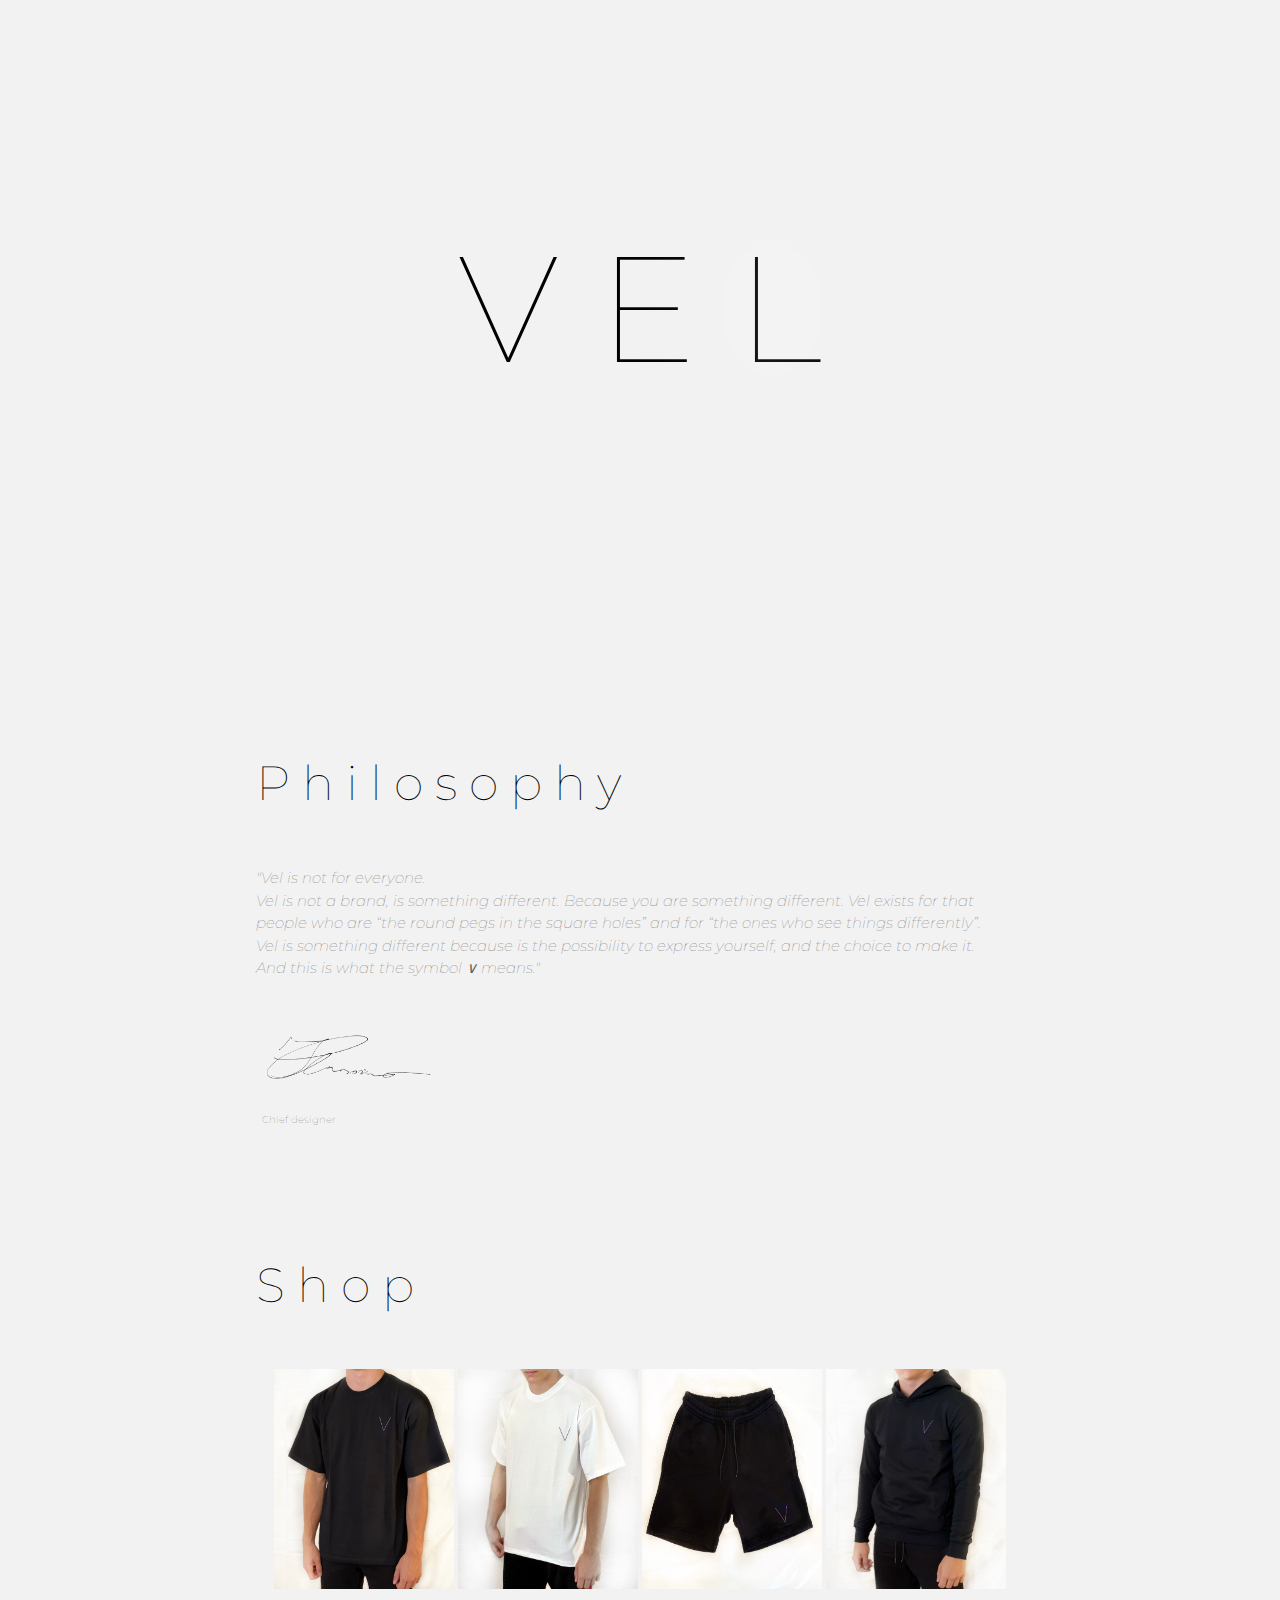
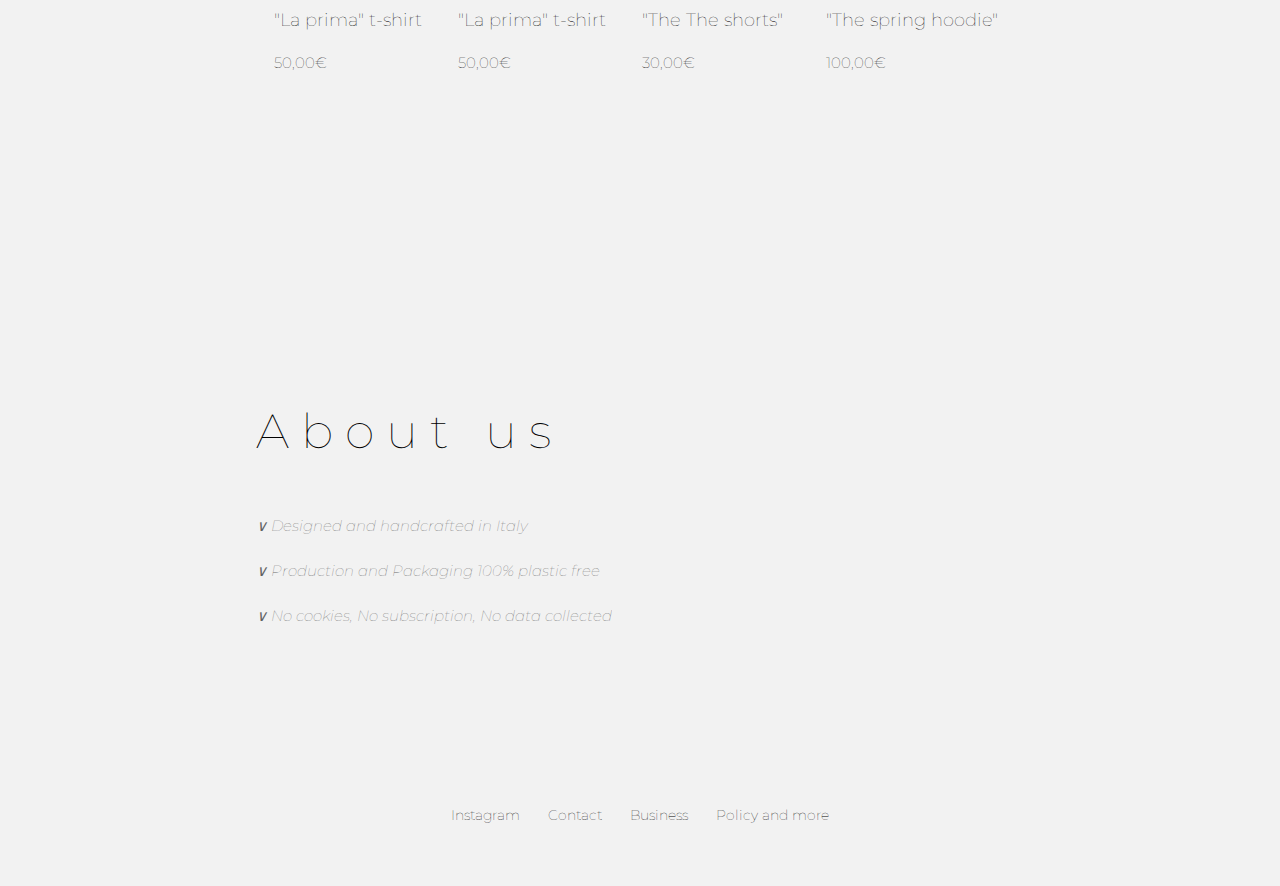
==== commit 3d308da8: "m" ====
--- a/index.html
+++ b/index.html
@@ -73,23 +73,22 @@
 
             <!--<p class="w3-center" style="color: #FFFFFF;"><i>Coming soon...</i></p>-->
 
-            <div class="in-evidence" style="overflow-x: scroll;
-            white-space: nowrap;">
+            <div class="in-evidence w3-center">
                 <!-- !!! image is under in-evidence img !!! -->
-                <a href="https://vel.boutique/shop/laprima-white.html">
+                <a href="https://vel.boutique/shop/laprima-black.html">
                     <div class="shop-item">
                         <!--<p id="item-over" style="position: absolute; margin-top: 150px; margin-left: 100px;"></p>-->
-                        <img onclick="redirectToItemOnEvidence()" id="evidence-item" class="w3-hover-opacity" title="La Prima" src="imgs/la_prima_b.jpg">
-                        <p onclick="redirectToItemOnEvidence()" id="item-title" class="in-evidence-item-title w3-hover-opacity">"La prima" t-shirt
+                        <img id="evidence-item" class="w3-hover-opacity" title="La Prima" src="imgs/la_prima_b.jpg">
+                        <p id="item-title" class="in-evidence-item-title w3-hover-opacity">"La prima" t-shirt
                         </p>
                         <p>50,00€</p>
                     </div>
                 </a>
-                <a href="https://vel.boutique/shop/laprima-black.html">
+                <a href="https://vel.boutique/shop/laprima-white.html">
                     <div class="shop-item">
                         <!--<p id="item-over" style="position: absolute; margin-top: 150px; margin-left: 100px;"></p>-->
-                        <img onclick="redirectToItemOnEvidence()" id="evidence-item" class="w3-hover-opacity" title="La Prima" src="imgs/la_prima_w.jpeg">
-                        <p onclick="redirectToItemOnEvidence()" id="item-title" class="in-evidence-item-title w3-hover-opacity">"La prima" t-shirt
+                        <img id="evidence-item" class="w3-hover-opacity" title="La Prima" src="imgs/la_prima_w.jpeg">
+                        <p id="item-title" class="in-evidence-item-title w3-hover-opacity">"La prima" t-shirt
                         </p>
                         <p>50,00€</p>
                     </div>
@@ -97,8 +96,8 @@
                 <a href="https://vel.boutique/shop/theshorts.html">
                     <div class="shop-item">
                         <!--<p id="item-over" style="position: absolute; margin-top: 150px; margin-left: 100px;"></p>-->
-                        <img onclick="redirectToItemOnEvidence()" id="evidence-item" class="w3-hover-opacity" title="La Prima" src="imgs/the_shorts.jpg">
-                        <p onclick="redirectToItemOnEvidence()" id="item-title" class="in-evidence-item-title w3-hover-opacity">"The The shorts"
+                        <img id="evidence-item" class="w3-hover-opacity" title="La Prima" src="imgs/the_shorts.jpg">
+                        <p id="item-title" class="in-evidence-item-title w3-hover-opacity">"The The shorts"
                         </p>
                         <p>30,00€</p>
                     </div>
@@ -106,8 +105,8 @@
                 <a href="https://vel.boutique/shop/thespring-hoodie.html">
                     <div class="shop-item">
                         <!--<p id="item-over" style="position: absolute; margin-top: 150px; margin-left: 100px;"></p>-->
-                        <img onclick="redirectToItemOnEvidence()" id="evidence-item" class="w3-hover-opacity" title="La Prima" src="imgs/the_spring_hoodie.jpg">
-                        <p onclick="redirectToItemOnEvidence()" id="item-title" class="in-evidence-item-title w3-hover-opacity">"The spring hoodie"
+                        <img id="evidence-item" class="w3-hover-opacity" title="La Prima" src="imgs/the_spring_hoodie.jpg">
+                        <p id="item-title" class="in-evidence-item-title w3-hover-opacity">"The spring hoodie"
                         </p>
                         <p>100,00€</p>
                     </div>
--- a/css/style.css
+++ b/css/style.css
@@ -148,19 +148,44 @@
 }
 
 .in-evidence img {
-    width: 220px;
-    height: 300px;
+    width: 180px;
+    height: 220px;
+}
+
+.in-evidence p {
+    text-align: left;
 }
 
 .shop-item {
     display: inline-block;
-    width: 300px;
-    height: 450px;
-    margin: 0%;
+    width: 180px;
+    height: 250px;
 }
 
 .in-evidence-item-title {
     font-weight: 100;
-    font-size: 24px;
+    font-size: 18px;
     text-align: left;
+}
+
+@media all and (max-width: 600px) and (orientation: portrait) {
+    .in-evidence {
+        margin: 0%;
+        height: 450px;
+        cursor: pointer;
+    }
+    .in-evidence img {
+        width: 130px;
+        height: 150px;
+    }
+    .in-evidence p {
+        text-align: left;
+        font-size: 12px;
+    }
+    .shop-item {
+        display: inline-block;
+        width: 120px;
+        height: 220px;
+        margin: 5%;
+    }
 }